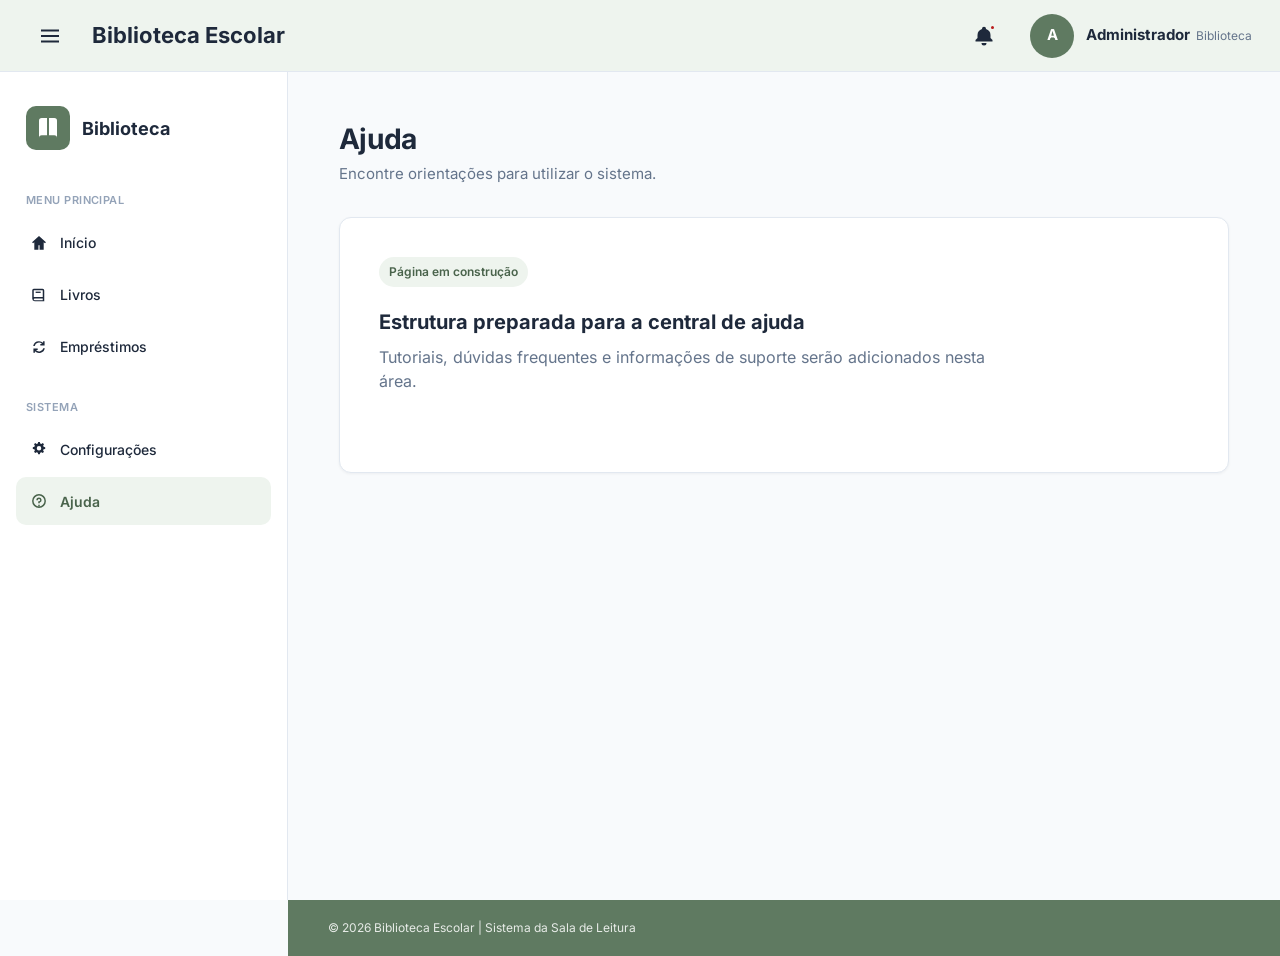
==== ajuda.html @ 2aeeaef9 "Anare - Adiciona páginas base para os módulos do sistema" ====
<!doctype html>
<html lang="pt-BR">
  <head>
    <meta charset="UTF-8" />
    <meta name="viewport" content="width=device-width, initial-scale=1.0" />
    <meta name="description" content="Ajuda da Biblioteca Escolar" />
    <title>Ajuda | Biblioteca Escolar</title>
    <link rel="stylesheet" href="assets/css/tokens.css" />
    <link rel="stylesheet" href="assets/css/base.css" />
    <link rel="stylesheet" href="assets/css/layout.css" />
    <link rel="stylesheet" href="assets/css/pages.css" />
  </head>
  <body data-page="help">
    <a class="skip-link" href="#main-content">Ir para o conteúdo principal</a>
    <header id="site-header"></header>
    <div class="app-shell">
      <aside id="site-sidebar"></aside>
      <div class="app-column">
        <main id="main-content" class="page-shell">
          <div class="page-container">
            <header class="page-heading">
              <h1 class="page-heading__title">Ajuda</h1>
              <p class="page-heading__description">Encontre orientações para utilizar o sistema.</p>
            </header>
            <section class="placeholder-panel" aria-labelledby="placeholder-title">
              <span class="placeholder-panel__badge">Página em construção</span>
              <h2 id="placeholder-title" class="placeholder-panel__title">
                Estrutura preparada para a central de ajuda
              </h2>
              <p class="placeholder-panel__description">
                Tutoriais, dúvidas frequentes e informações de suporte serão adicionados nesta área.
              </p>
            </section>
          </div>
        </main>
        <footer id="site-footer"></footer>
      </div>
    </div>
    <button
      id="sidebar-overlay"
      class="sidebar-overlay"
      type="button"
      aria-label="Fechar menu lateral"
      tabindex="-1"
    ></button>
    <script type="module" src="assets/js/app.js"></script>
  </body>
</html>
---- assets/css/tokens.css ----
:root {
  --color-primary: #5f7a61;
  --color-primary-dark: #49634b;
  --color-primary-light: #eef4ee;
  --color-background: #f8fafc;
  --color-surface: #ffffff;
  --color-text: #1e293b;
  --color-text-muted: #64748b;
  --color-border: #e2e8f0;
  --color-success-background: #ecfdf3;
  --color-success-text: #15803d;
  --color-danger-background: #fef2f2;
  --color-danger-text: #b91c1c;

  --font-family-base: "Inter", Arial, sans-serif;

  --space-1: 0.25rem;
  --space-2: 0.5rem;
  --space-3: 0.75rem;
  --space-4: 1rem;
  --space-5: 1.25rem;
  --space-6: 1.5rem;
  --space-8: 2rem;
  --space-10: 2.5rem;
  --space-12: 3rem;

  --radius-sm: 0.375rem;
  --radius-md: 0.625rem;
  --radius-lg: 0.75rem;

  --shadow-card: 0 1px 3px rgb(15 23 42 / 5%);
  --transition-fast: 160ms ease;
}
---- assets/css/base.css ----
@font-face {
  font-family: "Inter";
  font-style: normal;
  font-weight: 100 900;
  font-display: swap;
  src: url("../fonts/inter-latin.woff2") format("woff2");
}

*,
*::before,
*::after {
  box-sizing: border-box;
}

html {
  color-scheme: light;
  font-family: var(--font-family-base);
  line-height: 1.5;
}

body {
  min-width: 20rem;
  min-height: 100vh;
  margin: 0;
  color: var(--color-text);
  background: var(--color-background);
  -webkit-font-smoothing: antialiased;
  text-rendering: optimizeLegibility;
}

button,
input,
textarea,
select {
  font: inherit;
}

button,
a {
  -webkit-tap-highlight-color: transparent;
}

button {
  border: 0;
}

img,
svg {
  display: block;
  max-width: 100%;
}

button:focus-visible,
a:focus-visible {
  outline: 3px solid rgb(95 122 97 / 35%);
  outline-offset: 2px;
}

@media (prefers-reduced-motion: reduce) {
  *,
  *::before,
  *::after {
    scroll-behavior: auto !important;
    transition-duration: 0.01ms !important;
  }
}
---- assets/css/layout.css ----
:root {
  --topbar-height: 4.5rem;
  --sidebar-width: 18rem;
  --footer-height: 3.5rem;
}

.skip-link {
  position: fixed;
  top: 0.75rem;
  left: 0.75rem;
  z-index: 100;
  padding: 0.625rem 0.875rem;
  border-radius: var(--radius-sm);
  color: var(--color-surface);
  background: var(--color-primary-dark);
  font-weight: 600;
  transform: translateY(-160%);
  transition: transform var(--transition-fast);
}

.skip-link:focus {
  transform: translateY(0);
}

.topbar {
  position: sticky;
  top: 0;
  z-index: 50;
  display: flex;
  width: 100%;
  height: var(--topbar-height);
  align-items: center;
  justify-content: space-between;
  gap: 1.5rem;
  padding: 0 1.75rem;
  border-bottom: 1px solid var(--color-border);
  background: var(--color-primary-light);
}

.topbar__left,
.topbar__right,
.topbar__profile {
  display: flex;
  align-items: center;
}

.topbar__left {
  min-width: 0;
  gap: 1.25rem;
}

.topbar__right {
  gap: 1.5rem;
}

.topbar__menu-button,
.topbar__notification,
.sidebar__close {
  display: grid;
  flex: 0 0 auto;
  width: 2.75rem;
  height: 2.75rem;
  place-items: center;
  border-radius: var(--radius-sm);
  color: var(--color-text);
  background: transparent;
  cursor: pointer;
  transition:
    color var(--transition-fast),
    background-color var(--transition-fast);
}

.topbar__menu-button:hover,
.topbar__notification:hover,
.sidebar__close:hover {
  color: var(--color-primary-dark);
  background: rgb(95 122 97 / 10%);
}

.topbar__icon,
.sidebar__close-icon {
  width: 1.5rem;
  height: 1.5rem;
}

.topbar__notification {
  position: relative;
}

.topbar__notification::after {
  position: absolute;
  top: 0.625rem;
  right: 0.625rem;
  width: 0.4375rem;
  height: 0.4375rem;
  border: 2px solid var(--color-primary-light);
  border-radius: 50%;
  background: var(--color-danger-text);
  content: "";
}

.topbar__title {
  overflow: hidden;
  margin: 0;
  font-size: 1.375rem;
  font-weight: 700;
  line-height: 1.2;
  text-overflow: ellipsis;
  white-space: nowrap;
}

.topbar__profile {
  gap: 0.75rem;
}

.topbar__avatar {
  display: grid;
  width: 2.75rem;
  height: 2.75rem;
  place-items: center;
  border-radius: 50%;
  color: var(--color-surface);
  background: var(--color-primary);
  font-size: 0.9375rem;
  font-weight: 700;
}

.topbar__profile-copy {
  display: flex;
  align-items: baseline;
  gap: 0.375rem;
  white-space: nowrap;
}

.topbar__profile-name {
  font-size: 0.9375rem;
  font-weight: 700;
}

.topbar__profile-role {
  color: var(--color-text-muted);
  font-size: 0.75rem;
}

.app-shell {
  display: grid;
  min-height: calc(100vh - var(--topbar-height));
  grid-template-columns: var(--sidebar-width) minmax(0, 1fr);
  transition: grid-template-columns 220ms ease;
}

.sidebar {
  position: sticky;
  top: var(--topbar-height);
  z-index: 40;
  display: flex;
  height: calc(100vh - var(--topbar-height));
  flex-direction: column;
  overflow-y: auto;
  border-right: 1px solid var(--color-border);
  background: var(--color-surface);
  transition:
    width 220ms ease,
    border-color 220ms ease;
}

body.sidebar-collapsed .app-shell {
  grid-template-columns: 0 minmax(0, 1fr);
}

body.sidebar-collapsed .sidebar {
  width: 0;
  border-color: transparent;
  overflow: hidden;
}

.sidebar__brand {
  display: flex;
  min-height: 7rem;
  align-items: center;
  gap: 0.75rem;
  padding: 1.5rem 1.625rem;
}

.sidebar__logo {
  display: grid;
  flex: 0 0 auto;
  width: 2.75rem;
  height: 2.75rem;
  place-items: center;
  border-radius: var(--radius-md);
  color: var(--color-surface);
  background: var(--color-primary);
}

.sidebar__logo-icon {
  width: 1.5rem;
  height: 1.5rem;
}

.sidebar__brand-name {
  margin: 0;
  font-size: 1.125rem;
  font-weight: 700;
}

.sidebar__close {
  display: none;
  margin-left: auto;
}

.sidebar__navigation {
  padding: 0.5rem 1rem 1.5rem;
}

.sidebar__group + .sidebar__group {
  margin-top: 1.75rem;
}

.sidebar__group-title {
  margin: 0 0 0.625rem;
  padding: 0 0.625rem;
  color: #94a3b8;
  font-size: 0.6875rem;
  font-weight: 600;
  letter-spacing: 0.04em;
  text-transform: uppercase;
}

.sidebar__list {
  display: grid;
  gap: 0.25rem;
  margin: 0;
  padding: 0;
  list-style: none;
}

.sidebar__link {
  display: flex;
  min-height: 3rem;
  align-items: center;
  gap: 0.75rem;
  padding: 0.75rem 0.875rem;
  border-radius: var(--radius-md);
  color: var(--color-text);
  font-size: 0.875rem;
  font-weight: 500;
  text-decoration: none;
  transition:
    color var(--transition-fast),
    background-color var(--transition-fast);
}

.sidebar__link:hover {
  color: var(--color-primary-dark);
  background: rgb(238 244 238 / 65%);
}

.sidebar__link[aria-current="page"] {
  color: var(--color-primary-dark);
  background: var(--color-primary-light);
  font-weight: 600;
}

.sidebar__link-icon {
  flex: 0 0 auto;
  width: 1.125rem;
  height: 1.125rem;
}

.app-column {
  display: flex;
  min-width: 0;
  min-height: calc(100vh - var(--topbar-height));
  flex-direction: column;
}

.app-column > main {
  flex: 1;
}

.footer {
  display: flex;
  min-height: var(--footer-height);
  align-items: center;
  padding: 1rem 2.5rem;
  color: rgb(255 255 255 / 85%);
  background: var(--color-primary);
  font-size: 0.75rem;
}

.footer__text {
  margin: 0;
}

.sidebar-overlay {
  position: fixed;
  inset: var(--topbar-height) 0 0;
  z-index: 30;
  display: none;
  width: 100%;
  height: calc(100vh - var(--topbar-height));
  padding: 0;
  background: rgb(15 23 42 / 45%);
  cursor: pointer;
  opacity: 0;
  transition: opacity var(--transition-fast);
}

@media (max-width: 63.9375rem) {
  :root {
    --topbar-height: 4rem;
  }

  .topbar {
    padding-inline: 1rem;
  }

  .topbar__left,
  .topbar__right {
    gap: 0.75rem;
  }

  .topbar__title {
    font-size: 1.125rem;
  }

  .app-shell {
    grid-template-columns: minmax(0, 1fr);
  }

  .sidebar {
    position: fixed;
    top: var(--topbar-height);
    bottom: 0;
    left: 0;
    width: min(var(--sidebar-width), 88vw);
    height: auto;
    box-shadow: 12px 0 30px rgb(15 23 42 / 12%);
    transform: translateX(-105%);
    transition: transform 220ms ease;
  }

  .sidebar__close {
    display: grid;
  }

  .sidebar-overlay {
    display: block;
    pointer-events: none;
  }

  body.sidebar-open {
    overflow: hidden;
  }

  body.sidebar-open .sidebar {
    transform: translateX(0);
  }

  body.sidebar-open .sidebar-overlay {
    pointer-events: auto;
    opacity: 1;
  }

  .footer {
    padding-inline: 1.5rem;
  }
}

@media (max-width: 40rem) {
  .topbar__profile-copy {
    display: none;
  }

  .topbar__avatar {
    width: 2.375rem;
    height: 2.375rem;
  }

  .footer {
    min-height: 4rem;
    justify-content: center;
    padding: 0.875rem 1rem;
    text-align: center;
  }
}
---- assets/css/pages.css ----
.page-shell {
  min-height: 100%;
  padding: clamp(2rem, 4vw, 3.75rem) clamp(1.25rem, 4vw, 4.5rem);
  background: var(--color-background);
}

.page-container {
  width: min(100%, 96rem);
  margin-inline: auto;
}

.page-heading {
  margin-bottom: 2rem;
}

.page-heading__title {
  margin: 0;
  font-size: clamp(1.75rem, 2.2vw, 2rem);
  line-height: 1.2;
  letter-spacing: -0.025em;
}

.page-heading__description {
  margin: 0.375rem 0 0;
  color: var(--color-text-muted);
  font-size: 0.9375rem;
}

.placeholder-panel {
  min-height: 16rem;
  padding: clamp(1.5rem, 3vw, 2.5rem);
  border: 1px solid var(--color-border);
  border-radius: var(--radius-lg);
  background: var(--color-surface);
  box-shadow: var(--shadow-card);
}

.placeholder-panel__badge {
  display: inline-flex;
  padding: 0.375rem 0.625rem;
  border-radius: 999px;
  color: var(--color-primary-dark);
  background: var(--color-primary-light);
  font-size: 0.75rem;
  font-weight: 600;
}

.placeholder-panel__title {
  margin: 1.25rem 0 0;
  font-size: 1.25rem;
}

.placeholder-panel__description {
  max-width: 40rem;
  margin: 0.5rem 0 0;
  color: var(--color-text-muted);
}

@media (max-width: 40rem) {
  .page-shell {
    padding: 1.5rem 1rem 2rem;
  }
}
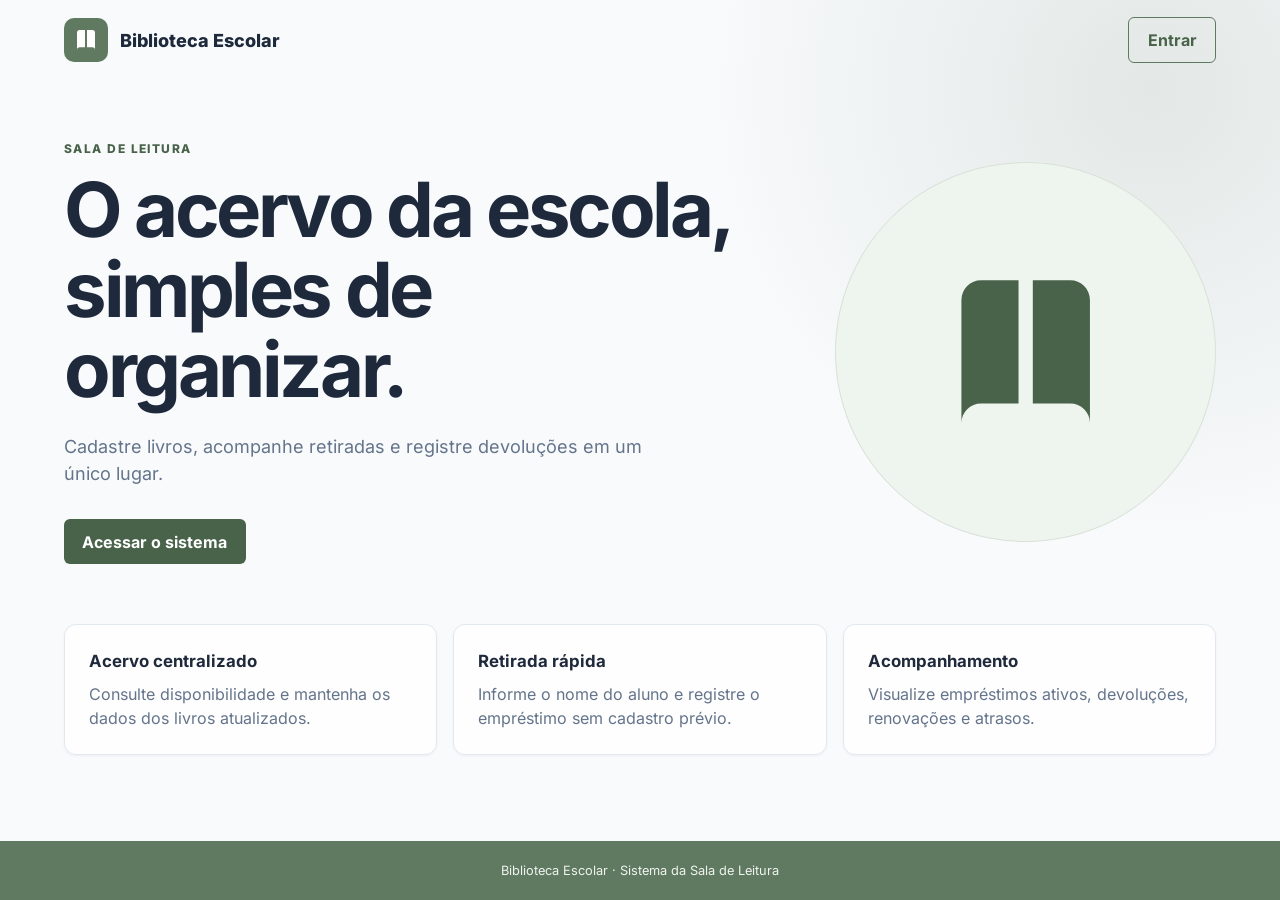
==== commit 4e29fd1a: "Pablo - integra login seguro ao frontend" ====
--- a/ajuda.html
+++ b/ajuda.html
@@ -2,6 +2,7 @@
 <html lang="pt-BR">
   <head>
     <meta charset="UTF-8" />
+    <meta http-equiv="Content-Security-Policy" content="default-src 'self'; connect-src 'self' http://localhost:5080; font-src 'self'; img-src 'self'; style-src 'self'; script-src 'self'; object-src 'none'; base-uri 'none'; form-action 'self'" />
     <meta name="viewport" content="width=device-width, initial-scale=1.0" />
     <meta name="description" content="Ajuda da Biblioteca Escolar" />
     <title>Ajuda | Biblioteca Escolar</title>
--- a/assets/css/layout.css
+++ b/assets/css/layout.css
@@ -113,6 +113,27 @@
   gap: 0.75rem;
 }
 
+.topbar__logout {
+  min-height: 2.5rem;
+  padding: 0.5rem 0.875rem;
+  border: 1px solid var(--color-primary);
+  border-radius: var(--radius-sm);
+  color: var(--color-primary-dark);
+  background: transparent;
+  font-weight: 700;
+  cursor: pointer;
+}
+
+.topbar__logout:hover {
+  color: var(--color-surface);
+  background: var(--color-primary-dark);
+}
+
+.topbar__logout:disabled {
+  cursor: wait;
+  opacity: 0.65;
+}
+
 .topbar__avatar {
   display: grid;
   width: 2.75rem;
--- a/assets/css/pages.css
+++ b/assets/css/pages.css
@@ -11,6 +11,13 @@
 
 .page-heading {
   margin-bottom: 2rem;
+}
+
+.page-heading--actions {
+  display: flex;
+  align-items: flex-end;
+  justify-content: space-between;
+  gap: 1.5rem;
 }
 
 .page-heading__title {
@@ -56,9 +63,385 @@
   color: var(--color-text-muted);
 }
 
+.sr-only {
+  position: absolute;
+  width: 1px;
+  height: 1px;
+  padding: 0;
+  margin: -1px;
+  overflow: hidden;
+  clip: rect(0, 0, 0, 0);
+  white-space: nowrap;
+  border: 0;
+}
+
+.button {
+  display: inline-flex;
+  min-height: 2.625rem;
+  align-items: center;
+  justify-content: center;
+  padding: 0.625rem 1rem;
+  border: 1px solid transparent;
+  border-radius: var(--radius-sm);
+  font-weight: 600;
+  line-height: 1.2;
+  cursor: pointer;
+  transition:
+    color var(--transition-fast),
+    background-color var(--transition-fast),
+    border-color var(--transition-fast);
+}
+
+.button:disabled {
+  cursor: not-allowed;
+  opacity: 0.55;
+}
+
+.button--primary {
+  color: var(--color-surface);
+  background: var(--color-primary-dark);
+}
+
+.button--primary:hover:not(:disabled) {
+  background: var(--color-primary);
+}
+
+.button--secondary {
+  border-color: var(--color-border);
+  color: var(--color-text);
+  background: var(--color-surface);
+}
+
+.button--secondary:hover:not(:disabled) {
+  border-color: var(--color-primary);
+  color: var(--color-primary-dark);
+  background: var(--color-primary-light);
+}
+
+.button--danger {
+  border-color: #fecaca;
+  color: var(--color-danger-text);
+  background: var(--color-danger-background);
+}
+
+.button--small {
+  min-height: 2rem;
+  padding: 0.4rem 0.625rem;
+  font-size: 0.75rem;
+}
+
+.page-message,
+.global-alert {
+  margin-bottom: 1rem;
+  padding: 0.875rem 1rem;
+  border: 1px solid var(--color-border);
+  border-radius: var(--radius-sm);
+  background: var(--color-surface);
+  font-size: 0.875rem;
+}
+
+.page-message--success {
+  border-color: #bbf7d0;
+  color: var(--color-success-text);
+  background: var(--color-success-background);
+}
+
+.page-message--error,
+.global-alert {
+  border-color: #fecaca;
+  color: var(--color-danger-text);
+  background: var(--color-danger-background);
+}
+
+.data-panel {
+  border: 1px solid var(--color-border);
+  border-radius: var(--radius-lg);
+  background: var(--color-surface);
+  box-shadow: var(--shadow-card);
+}
+
+.data-panel__header {
+  display: flex;
+  align-items: flex-end;
+  justify-content: space-between;
+  gap: 1.5rem;
+  padding: 1.5rem;
+  border-bottom: 1px solid var(--color-border);
+}
+
+.data-panel__title {
+  margin: 0;
+  font-size: 1.0625rem;
+}
+
+.data-panel__description {
+  margin: 0.25rem 0 0;
+  color: var(--color-text-muted);
+  font-size: 0.8125rem;
+}
+
+.filter-form {
+  display: flex;
+  align-items: center;
+  justify-content: flex-end;
+  gap: 0.625rem;
+}
+
+input,
+select,
+textarea {
+  width: 100%;
+  border: 1px solid var(--color-border);
+  border-radius: var(--radius-sm);
+  color: var(--color-text);
+  background: var(--color-surface);
+}
+
+input,
+select {
+  min-height: 2.625rem;
+  padding: 0.5rem 0.75rem;
+}
+
+textarea {
+  padding: 0.625rem 0.75rem;
+  resize: vertical;
+}
+
+input:focus,
+select:focus,
+textarea:focus {
+  border-color: var(--color-primary);
+  outline: 3px solid rgb(95 122 97 / 18%);
+}
+
+.filter-form input {
+  width: min(18rem, 36vw);
+}
+
+.filter-form select {
+  width: auto;
+}
+
+.loading-message {
+  margin: 0;
+  padding: 0.875rem 1.5rem;
+  color: var(--color-text-muted);
+  font-size: 0.875rem;
+}
+
+.table-wrapper {
+  overflow-x: auto;
+}
+
+.data-table {
+  width: 100%;
+  border-collapse: collapse;
+  text-align: left;
+}
+
+.data-table th,
+.data-table td {
+  padding: 0.875rem 1rem;
+  border-bottom: 1px solid var(--color-border);
+  vertical-align: middle;
+}
+
+.data-table th {
+  color: var(--color-text-muted);
+  background: #f8fafc;
+  font-size: 0.6875rem;
+  font-weight: 700;
+  letter-spacing: 0.035em;
+  text-transform: uppercase;
+  white-space: nowrap;
+}
+
+.data-table td {
+  font-size: 0.8125rem;
+}
+
+.table-empty {
+  padding-block: 2.5rem !important;
+  color: var(--color-text-muted);
+  text-align: center;
+}
+
+.table-actions {
+  display: flex;
+  flex-wrap: wrap;
+  gap: 0.375rem;
+}
+
+.status-badge {
+  display: inline-flex;
+  padding: 0.25rem 0.5rem;
+  border-radius: 999px;
+  font-size: 0.6875rem;
+  font-weight: 700;
+  white-space: nowrap;
+}
+
+.status-badge--success {
+  color: var(--color-success-text);
+  background: var(--color-success-background);
+}
+
+.status-badge--danger {
+  color: var(--color-danger-text);
+  background: var(--color-danger-background);
+}
+
+.status-badge--warning {
+  color: #92400e;
+  background: #fffbeb;
+}
+
+.status-badge--muted {
+  color: var(--color-text-muted);
+  background: #f1f5f9;
+}
+
+.pagination {
+  display: flex;
+  align-items: center;
+  justify-content: flex-end;
+  gap: 1rem;
+  padding: 1rem 1.5rem;
+}
+
+.pagination__label {
+  color: var(--color-text-muted);
+  font-size: 0.8125rem;
+}
+
+.form-dialog {
+  width: min(42rem, calc(100vw - 2rem));
+  max-height: calc(100vh - 2rem);
+  padding: 0;
+  border: 0;
+  border-radius: var(--radius-lg);
+  color: var(--color-text);
+  background: var(--color-surface);
+  box-shadow: 0 24px 64px rgb(15 23 42 / 24%);
+}
+
+.form-dialog::backdrop {
+  background: rgb(15 23 42 / 55%);
+}
+
+.entity-form {
+  padding: 1.5rem;
+}
+
+.form-dialog__header h2 {
+  margin: 0;
+  font-size: 1.25rem;
+}
+
+.form-dialog__header p {
+  margin: 0.25rem 0 0;
+  color: var(--color-text-muted);
+  font-size: 0.8125rem;
+}
+
+.form-grid {
+  display: grid;
+  grid-template-columns: repeat(2, minmax(0, 1fr));
+  gap: 1rem;
+  margin-top: 1.5rem;
+}
+
+.field {
+  display: grid;
+  align-content: start;
+  gap: 0.375rem;
+  font-size: 0.8125rem;
+  font-weight: 600;
+}
+
+.field--wide {
+  grid-column: 1 / -1;
+}
+
+.field small {
+  color: var(--color-text-muted);
+  font-size: 0.6875rem;
+  font-weight: 400;
+}
+
+.required-marker,
+.required-fields-note > span {
+  color: var(--color-danger-text);
+}
+
+.required-fields-note {
+  margin: 1rem 0 -0.75rem;
+  color: var(--color-text-muted);
+  font-size: 0.75rem;
+}
+
+.settings-form > .required-fields-note {
+  margin-top: 0;
+  margin-bottom: 1rem;
+}
+
+.form-actions {
+  display: flex;
+  justify-content: flex-end;
+  gap: 0.625rem;
+  margin-top: 1.5rem;
+}
+
+.settings-panel {
+  padding: 1.5rem;
+}
+
+.settings-form {
+  max-width: 48rem;
+  padding: 0;
+  margin-top: 1.5rem;
+}
+
 @media (max-width: 40rem) {
   .page-shell {
     padding: 1.5rem 1rem 2rem;
   }
-}
-
+
+  .page-heading--actions,
+  .data-panel__header,
+  .filter-form {
+    align-items: stretch;
+    flex-direction: column;
+  }
+
+  .filter-form input,
+  .filter-form select {
+    width: 100%;
+  }
+
+  .data-panel__header,
+  .pagination,
+  .settings-panel {
+    padding: 1rem;
+  }
+
+  .pagination {
+    flex-wrap: wrap;
+    justify-content: center;
+  }
+
+  .pagination__label {
+    width: 100%;
+    order: -1;
+    text-align: center;
+  }
+
+  .form-grid {
+    grid-template-columns: 1fr;
+  }
+
+  .field--wide {
+    grid-column: auto;
+  }
+}
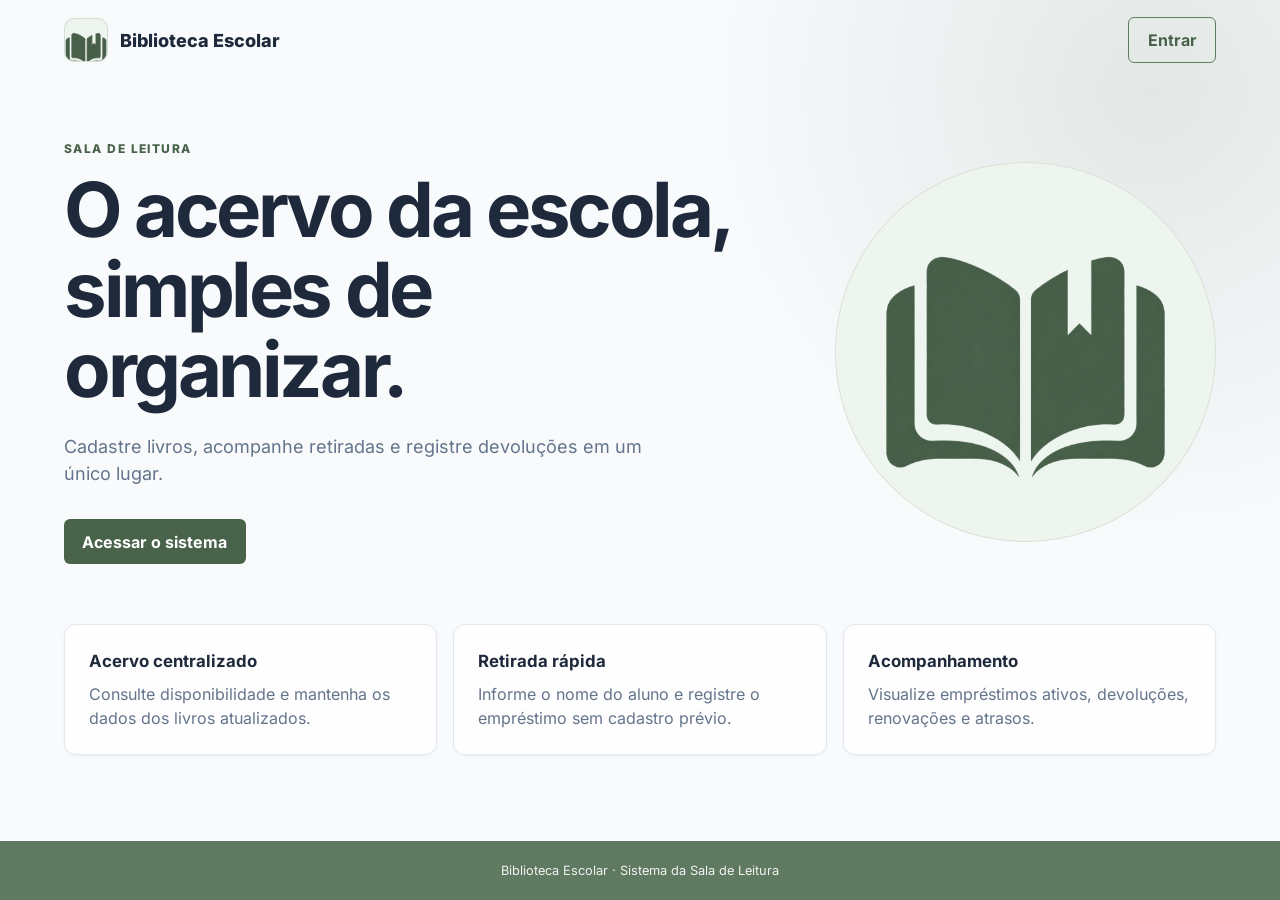
==== commit a07bad10: "Pablo - atualiza identidade visual da biblioteca" ====
--- a/ajuda.html
+++ b/ajuda.html
@@ -6,6 +6,7 @@
     <meta name="viewport" content="width=device-width, initial-scale=1.0" />
     <meta name="description" content="Ajuda da Biblioteca Escolar" />
     <title>Ajuda | Biblioteca Escolar</title>
+    <link rel="icon" href="assets/images/logo-biblioteca.png" type="image/png" />
     <link rel="stylesheet" href="assets/css/tokens.css" />
     <link rel="stylesheet" href="assets/css/base.css" />
     <link rel="stylesheet" href="assets/css/layout.css" />
--- a/assets/css/layout.css
+++ b/assets/css/layout.css
@@ -210,13 +210,16 @@
   height: 2.75rem;
   place-items: center;
   border-radius: var(--radius-md);
-  color: var(--color-surface);
-  background: var(--color-primary);
-}
-
-.sidebar__logo-icon {
-  width: 1.5rem;
-  height: 1.5rem;
+  border: 1px solid rgb(95 122 97 / 18%);
+  background: var(--color-primary-light);
+  overflow: hidden;
+}
+
+.sidebar__logo-image {
+  width: 145%;
+  height: 145%;
+  max-width: none;
+  object-fit: contain;
 }
 
 .sidebar__brand-name {
